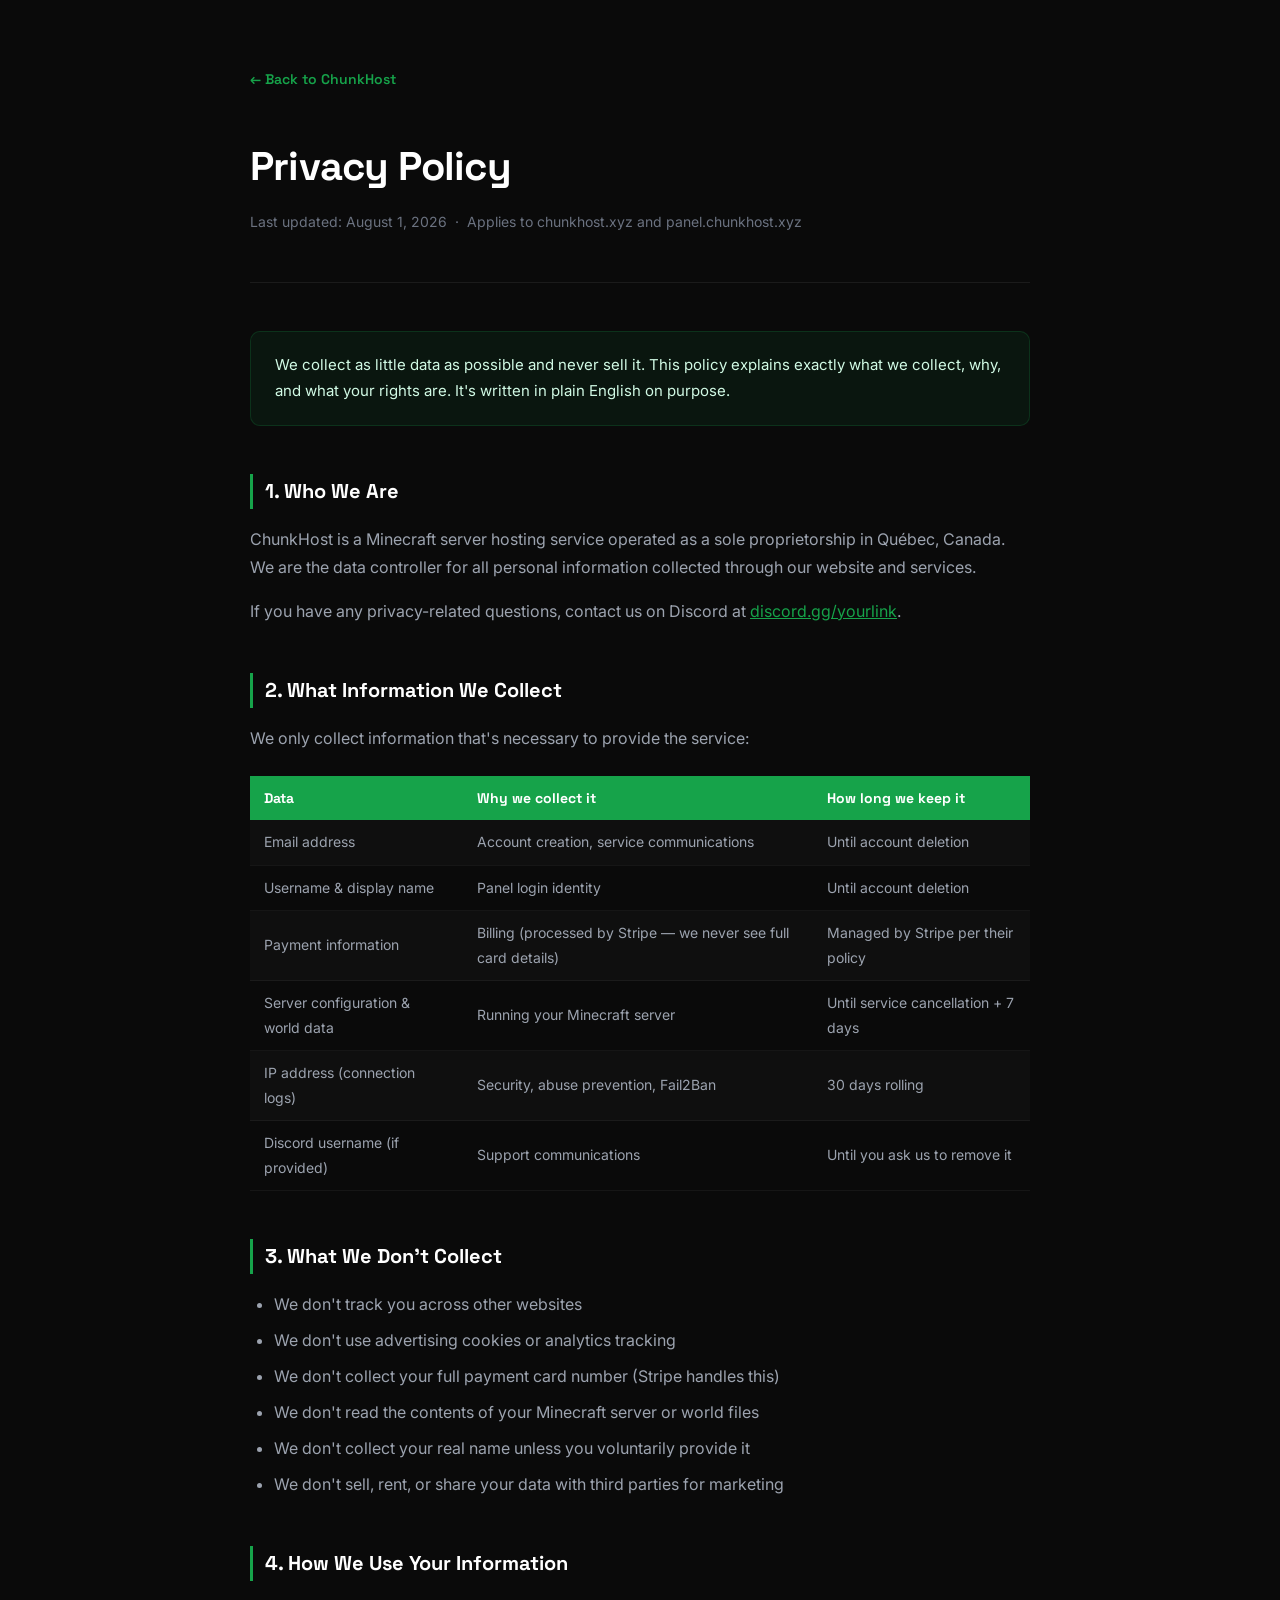
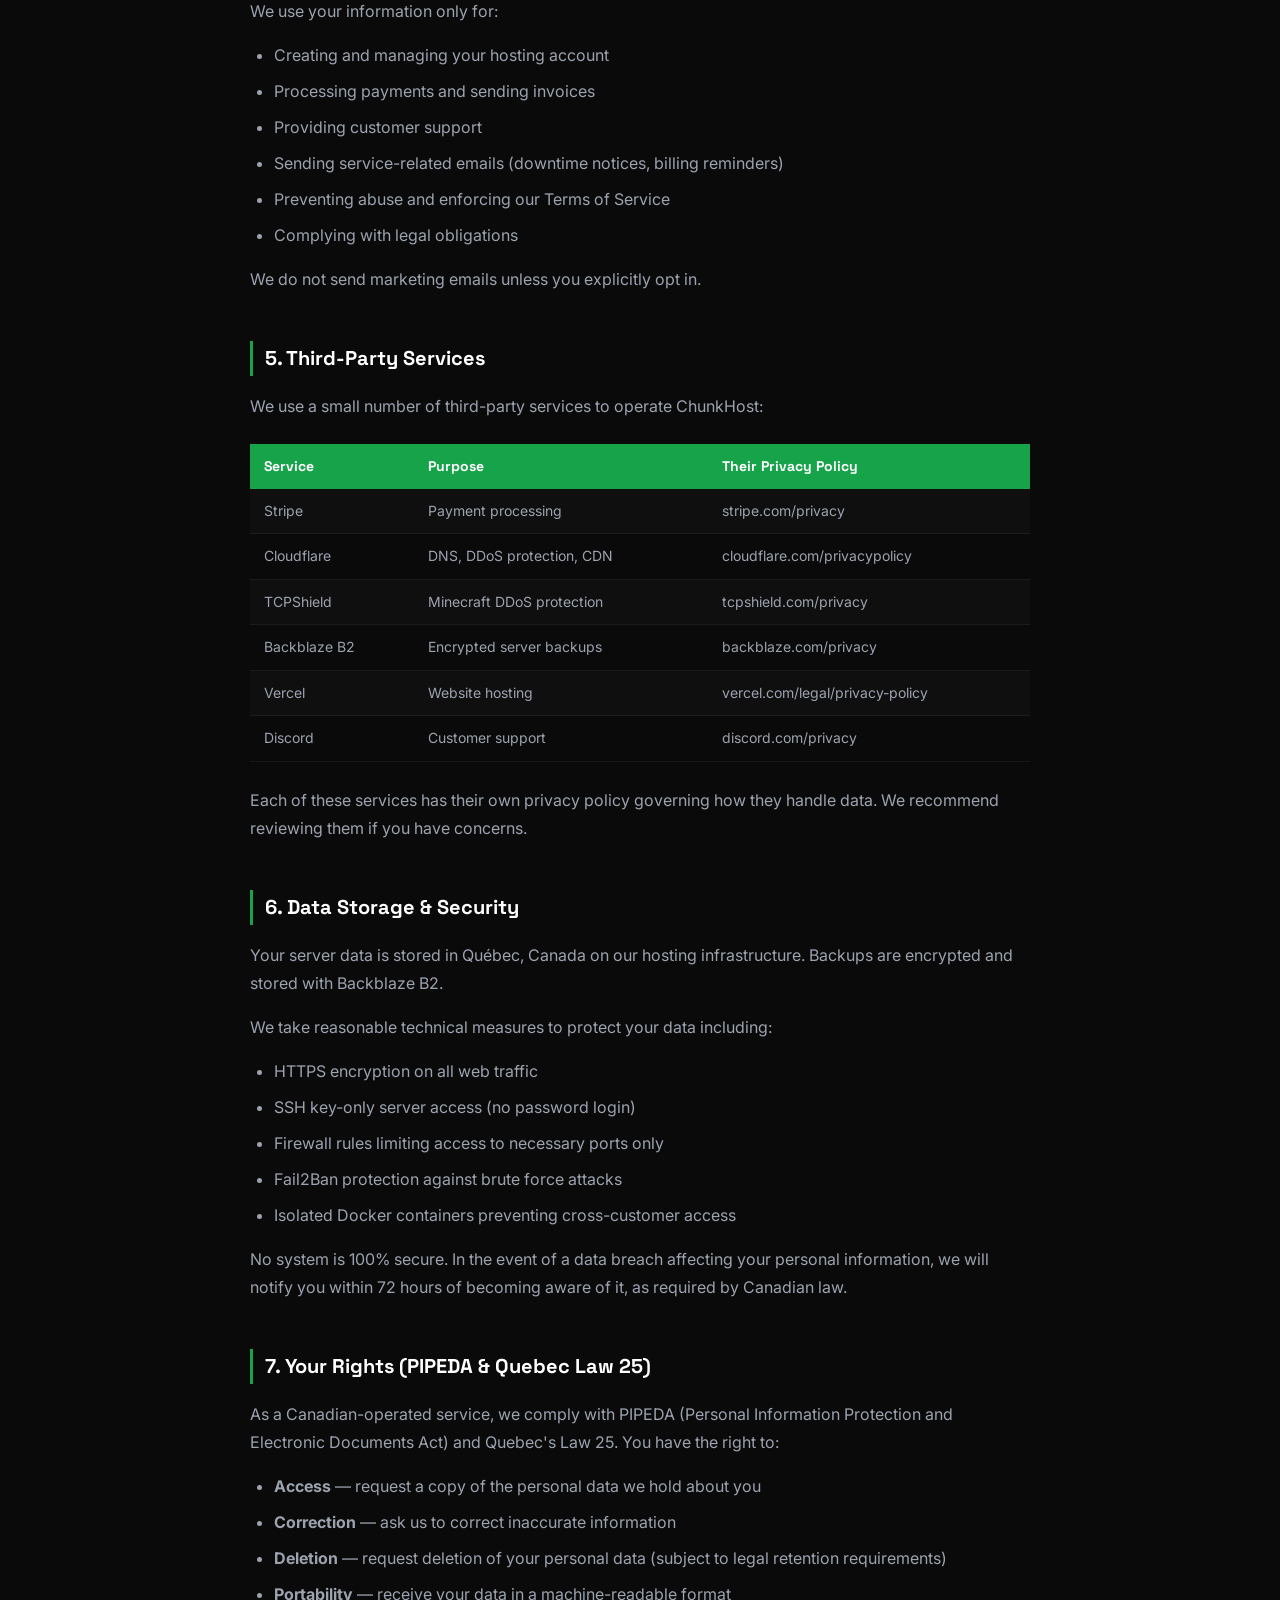
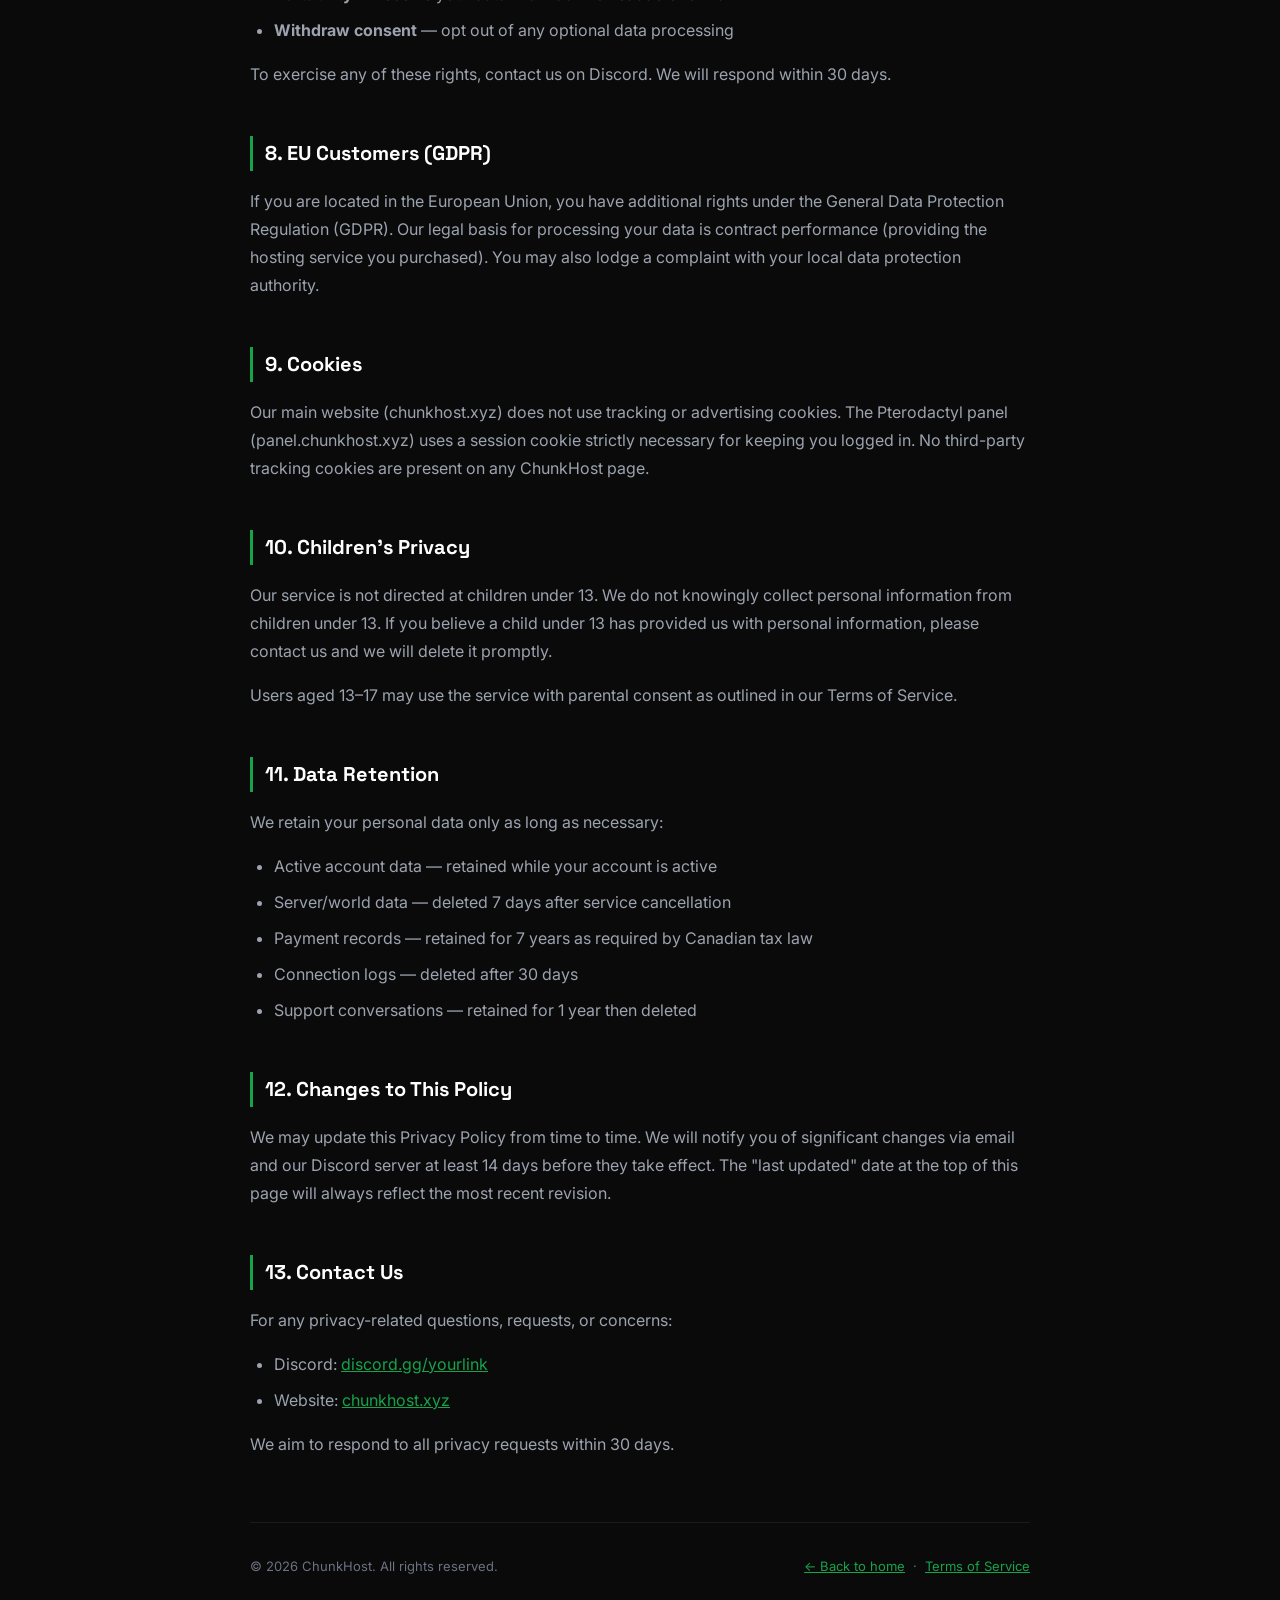
==== privacy.html @ c07adba1 "Add files via upload" ====
<!DOCTYPE html>
<html lang="en">
<head>
  <meta charset="UTF-8" />
  <meta name="viewport" content="width=device-width, initial-scale=1.0" />
  <title>Privacy Policy — ChunkHost</title>
  <link href="https://fonts.googleapis.com/css2?family=Space+Grotesk:wght@400;600;700&family=Inter:wght@400;500&display=swap" rel="stylesheet" />
  <style>
    *, *::before, *::after { box-sizing: border-box; margin: 0; padding: 0; }
    body {
      background: #0a0a0a;
      color: #e5e7eb;
      font-family: 'Inter', sans-serif;
      font-size: 16px;
      line-height: 1.75;
      padding: 0 24px;
    }
    .container {
      max-width: 780px;
      margin: 0 auto;
      padding: 64px 0 96px;
    }
    .back {
      display: inline-block;
      color: #16a34a;
      text-decoration: none;
      font-size: 14px;
      margin-bottom: 40px;
      font-family: 'Space Grotesk', sans-serif;
      font-weight: 600;
    }
    .back:hover { color: #22c55e; }
    h1 {
      font-family: 'Space Grotesk', sans-serif;
      font-size: 40px;
      font-weight: 700;
      color: #fff;
      margin-bottom: 8px;
      letter-spacing: -0.02em;
    }
    .meta {
      font-size: 14px;
      color: #6b7280;
      margin-bottom: 48px;
      padding-bottom: 48px;
      border-bottom: 1px solid rgba(255,255,255,0.07);
    }
    h2 {
      font-family: 'Space Grotesk', sans-serif;
      font-size: 20px;
      font-weight: 700;
      color: #fff;
      margin-top: 48px;
      margin-bottom: 16px;
      padding-left: 12px;
      border-left: 3px solid #16a34a;
    }
    p { color: #9ca3af; margin-bottom: 16px; }
    ul {
      color: #9ca3af;
      padding-left: 24px;
      margin-bottom: 16px;
    }
    ul li { margin-bottom: 8px; }
    a { color: #16a34a; }
    a:hover { color: #22c55e; }
    .highlight {
      background: rgba(22,163,74,0.08);
      border: 1px solid rgba(22,163,74,0.2);
      border-radius: 10px;
      padding: 20px 24px;
      margin: 32px 0;
      color: #d1fae5;
      font-size: 15px;
    }
    table {
      width: 100%;
      border-collapse: collapse;
      margin: 24px 0;
      font-size: 14px;
    }
    th {
      background: #16a34a;
      color: #fff;
      padding: 10px 14px;
      text-align: left;
      font-family: 'Space Grotesk', sans-serif;
    }
    td {
      padding: 10px 14px;
      color: #9ca3af;
      border-bottom: 1px solid rgba(255,255,255,0.05);
    }
    tr:nth-child(even) td { background: rgba(255,255,255,0.02); }
    footer {
      margin-top: 64px;
      padding-top: 32px;
      border-top: 1px solid rgba(255,255,255,0.07);
      font-size: 13px;
      color: #6b7280;
      display: flex;
      justify-content: space-between;
      flex-wrap: wrap;
      gap: 8px;
    }
  </style>
</head>
<body>
  <div class="container">
    <a href="/" class="back">← Back to ChunkHost</a>

    <h1>Privacy Policy</h1>
    <p class="meta">Last updated: August 1, 2026 &nbsp;·&nbsp; Applies to chunkhost.xyz and panel.chunkhost.xyz</p>

    <div class="highlight">
      We collect as little data as possible and never sell it. This policy explains exactly what we collect, why, and what your rights are. It's written in plain English on purpose.
    </div>

    <h2>1. Who We Are</h2>
    <p>ChunkHost is a Minecraft server hosting service operated as a sole proprietorship in Québec, Canada. We are the data controller for all personal information collected through our website and services.</p>
    <p>If you have any privacy-related questions, contact us on Discord at <a href="https://discord.gg/yourlink">discord.gg/yourlink</a>.</p>

    <h2>2. What Information We Collect</h2>
    <p>We only collect information that's necessary to provide the service:</p>

    <table>
      <tr>
        <th>Data</th>
        <th>Why we collect it</th>
        <th>How long we keep it</th>
      </tr>
      <tr>
        <td>Email address</td>
        <td>Account creation, service communications</td>
        <td>Until account deletion</td>
      </tr>
      <tr>
        <td>Username & display name</td>
        <td>Panel login identity</td>
        <td>Until account deletion</td>
      </tr>
      <tr>
        <td>Payment information</td>
        <td>Billing (processed by Stripe — we never see full card details)</td>
        <td>Managed by Stripe per their policy</td>
      </tr>
      <tr>
        <td>Server configuration & world data</td>
        <td>Running your Minecraft server</td>
        <td>Until service cancellation + 7 days</td>
      </tr>
      <tr>
        <td>IP address (connection logs)</td>
        <td>Security, abuse prevention, Fail2Ban</td>
        <td>30 days rolling</td>
      </tr>
      <tr>
        <td>Discord username (if provided)</td>
        <td>Support communications</td>
        <td>Until you ask us to remove it</td>
      </tr>
    </table>

    <h2>3. What We Don't Collect</h2>
    <ul>
      <li>We don't track you across other websites</li>
      <li>We don't use advertising cookies or analytics tracking</li>
      <li>We don't collect your full payment card number (Stripe handles this)</li>
      <li>We don't read the contents of your Minecraft server or world files</li>
      <li>We don't collect your real name unless you voluntarily provide it</li>
      <li>We don't sell, rent, or share your data with third parties for marketing</li>
    </ul>

    <h2>4. How We Use Your Information</h2>
    <p>We use your information only for:</p>
    <ul>
      <li>Creating and managing your hosting account</li>
      <li>Processing payments and sending invoices</li>
      <li>Providing customer support</li>
      <li>Sending service-related emails (downtime notices, billing reminders)</li>
      <li>Preventing abuse and enforcing our Terms of Service</li>
      <li>Complying with legal obligations</li>
    </ul>
    <p>We do not send marketing emails unless you explicitly opt in.</p>

    <h2>5. Third-Party Services</h2>
    <p>We use a small number of third-party services to operate ChunkHost:</p>

    <table>
      <tr>
        <th>Service</th>
        <th>Purpose</th>
        <th>Their Privacy Policy</th>
      </tr>
      <tr>
        <td>Stripe</td>
        <td>Payment processing</td>
        <td>stripe.com/privacy</td>
      </tr>
      <tr>
        <td>Cloudflare</td>
        <td>DNS, DDoS protection, CDN</td>
        <td>cloudflare.com/privacypolicy</td>
      </tr>
      <tr>
        <td>TCPShield</td>
        <td>Minecraft DDoS protection</td>
        <td>tcpshield.com/privacy</td>
      </tr>
      <tr>
        <td>Backblaze B2</td>
        <td>Encrypted server backups</td>
        <td>backblaze.com/privacy</td>
      </tr>
      <tr>
        <td>Vercel</td>
        <td>Website hosting</td>
        <td>vercel.com/legal/privacy-policy</td>
      </tr>
      <tr>
        <td>Discord</td>
        <td>Customer support</td>
        <td>discord.com/privacy</td>
      </tr>
    </table>

    <p>Each of these services has their own privacy policy governing how they handle data. We recommend reviewing them if you have concerns.</p>

    <h2>6. Data Storage & Security</h2>
    <p>Your server data is stored in Québec, Canada on our hosting infrastructure. Backups are encrypted and stored with Backblaze B2.</p>
    <p>We take reasonable technical measures to protect your data including:</p>
    <ul>
      <li>HTTPS encryption on all web traffic</li>
      <li>SSH key-only server access (no password login)</li>
      <li>Firewall rules limiting access to necessary ports only</li>
      <li>Fail2Ban protection against brute force attacks</li>
      <li>Isolated Docker containers preventing cross-customer access</li>
    </ul>
    <p>No system is 100% secure. In the event of a data breach affecting your personal information, we will notify you within 72 hours of becoming aware of it, as required by Canadian law.</p>

    <h2>7. Your Rights (PIPEDA & Quebec Law 25)</h2>
    <p>As a Canadian-operated service, we comply with PIPEDA (Personal Information Protection and Electronic Documents Act) and Quebec's Law 25. You have the right to:</p>
    <ul>
      <li><strong>Access</strong> — request a copy of the personal data we hold about you</li>
      <li><strong>Correction</strong> — ask us to correct inaccurate information</li>
      <li><strong>Deletion</strong> — request deletion of your personal data (subject to legal retention requirements)</li>
      <li><strong>Portability</strong> — receive your data in a machine-readable format</li>
      <li><strong>Withdraw consent</strong> — opt out of any optional data processing</li>
    </ul>
    <p>To exercise any of these rights, contact us on Discord. We will respond within 30 days.</p>

    <h2>8. EU Customers (GDPR)</h2>
    <p>If you are located in the European Union, you have additional rights under the General Data Protection Regulation (GDPR). Our legal basis for processing your data is contract performance (providing the hosting service you purchased). You may also lodge a complaint with your local data protection authority.</p>

    <h2>9. Cookies</h2>
    <p>Our main website (chunkhost.xyz) does not use tracking or advertising cookies. The Pterodactyl panel (panel.chunkhost.xyz) uses a session cookie strictly necessary for keeping you logged in. No third-party tracking cookies are present on any ChunkHost page.</p>

    <h2>10. Children's Privacy</h2>
    <p>Our service is not directed at children under 13. We do not knowingly collect personal information from children under 13. If you believe a child under 13 has provided us with personal information, please contact us and we will delete it promptly.</p>
    <p>Users aged 13–17 may use the service with parental consent as outlined in our Terms of Service.</p>

    <h2>11. Data Retention</h2>
    <p>We retain your personal data only as long as necessary:</p>
    <ul>
      <li>Active account data — retained while your account is active</li>
      <li>Server/world data — deleted 7 days after service cancellation</li>
      <li>Payment records — retained for 7 years as required by Canadian tax law</li>
      <li>Connection logs — deleted after 30 days</li>
      <li>Support conversations — retained for 1 year then deleted</li>
    </ul>

    <h2>12. Changes to This Policy</h2>
    <p>We may update this Privacy Policy from time to time. We will notify you of significant changes via email and our Discord server at least 14 days before they take effect. The "last updated" date at the top of this page will always reflect the most recent revision.</p>

    <h2>13. Contact Us</h2>
    <p>For any privacy-related questions, requests, or concerns:</p>
    <ul>
      <li>Discord: <a href="https://discord.gg/yourlink">discord.gg/yourlink</a></li>
      <li>Website: <a href="https://chunkhost.xyz">chunkhost.xyz</a></li>
    </ul>
    <p>We aim to respond to all privacy requests within 30 days.</p>

    <footer>
      <span>© 2026 ChunkHost. All rights reserved.</span>
      <span><a href="/">← Back to home</a> &nbsp;·&nbsp; <a href="/tos.html">Terms of Service</a></span>
    </footer>
  </div>
</body>
</html>
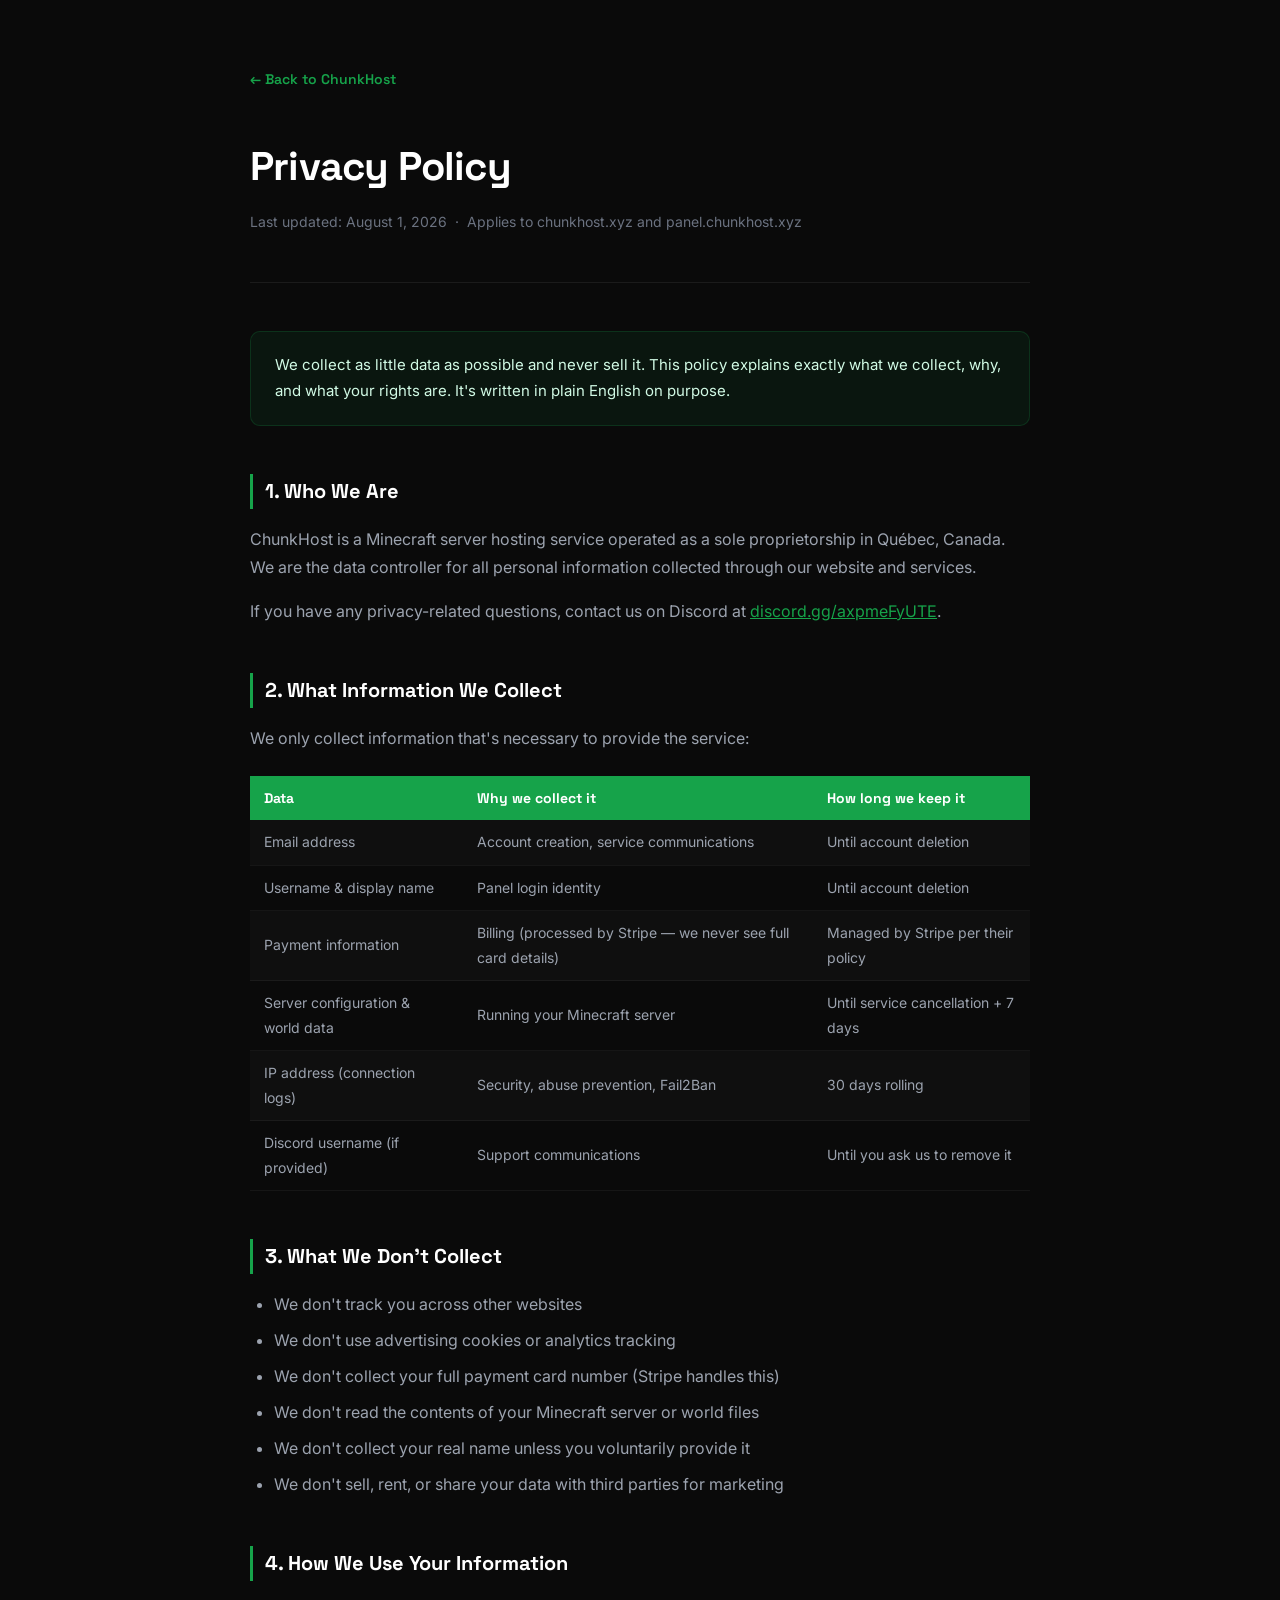
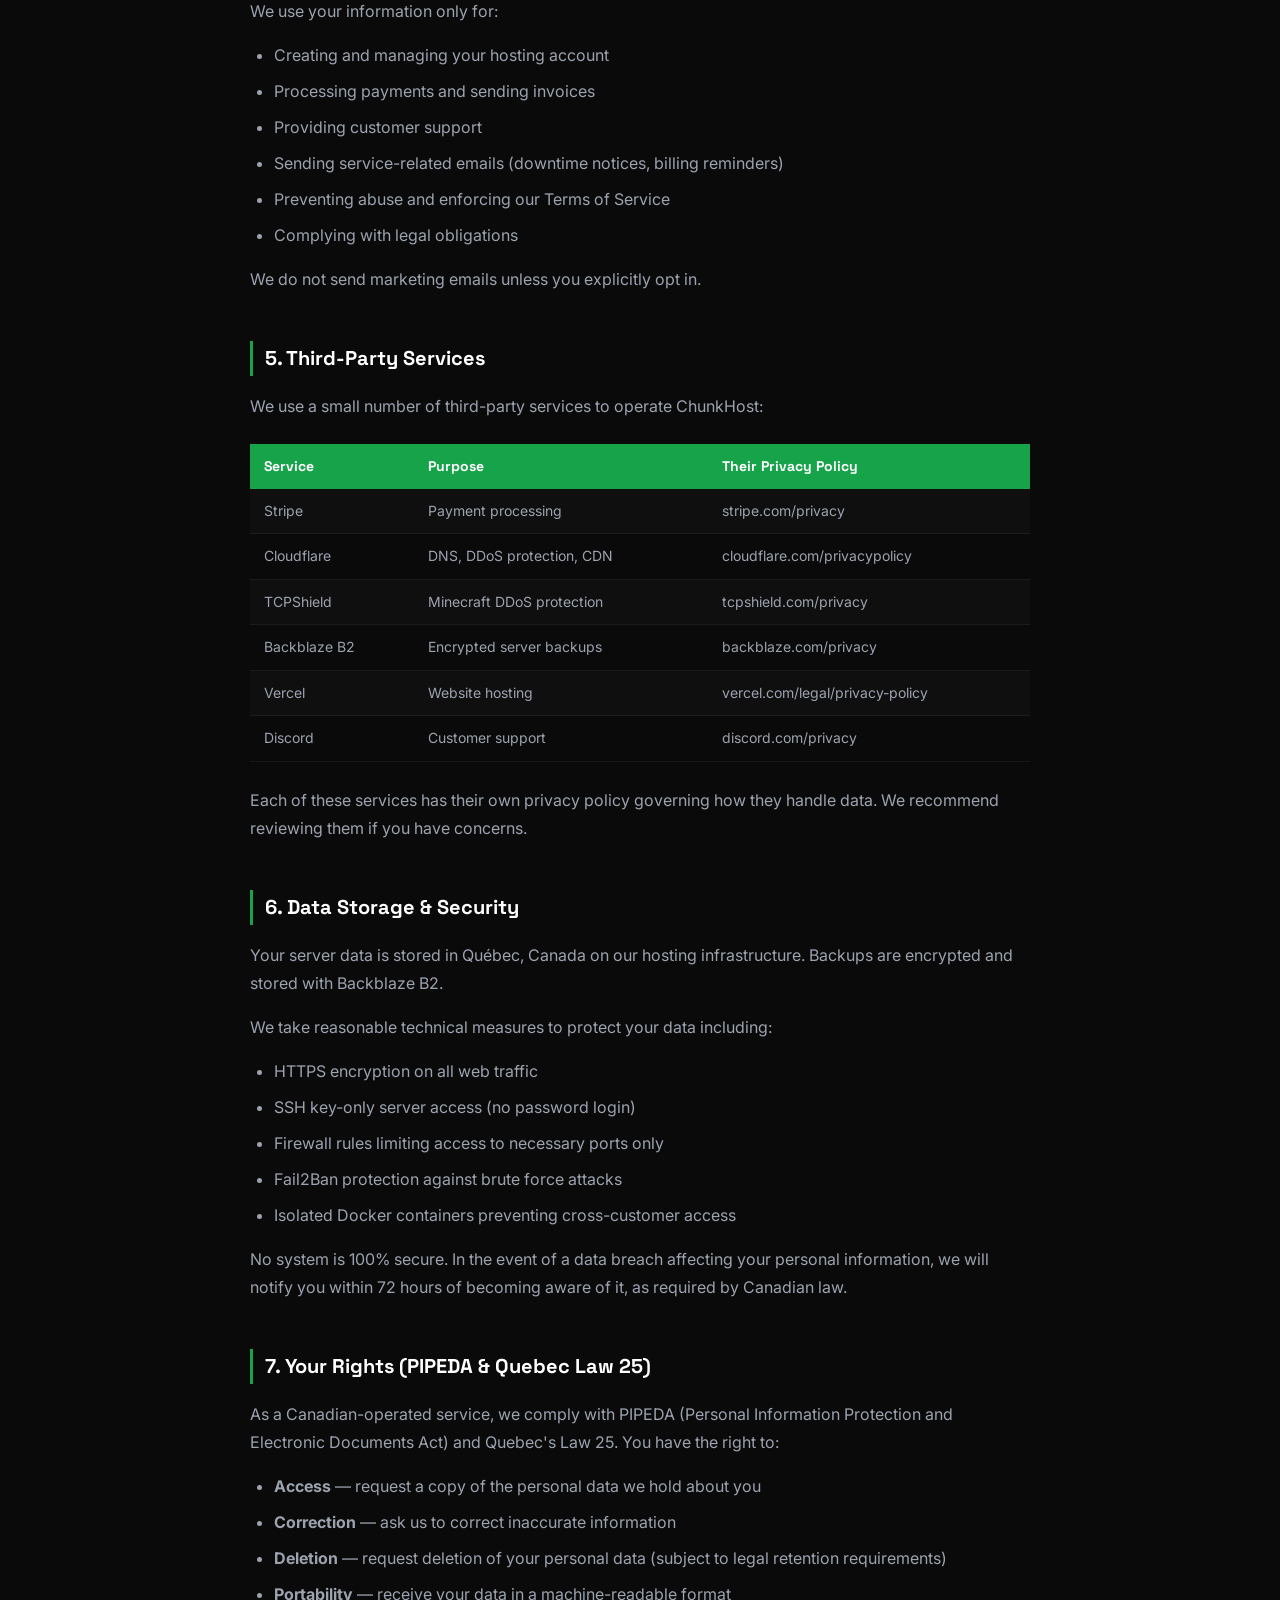
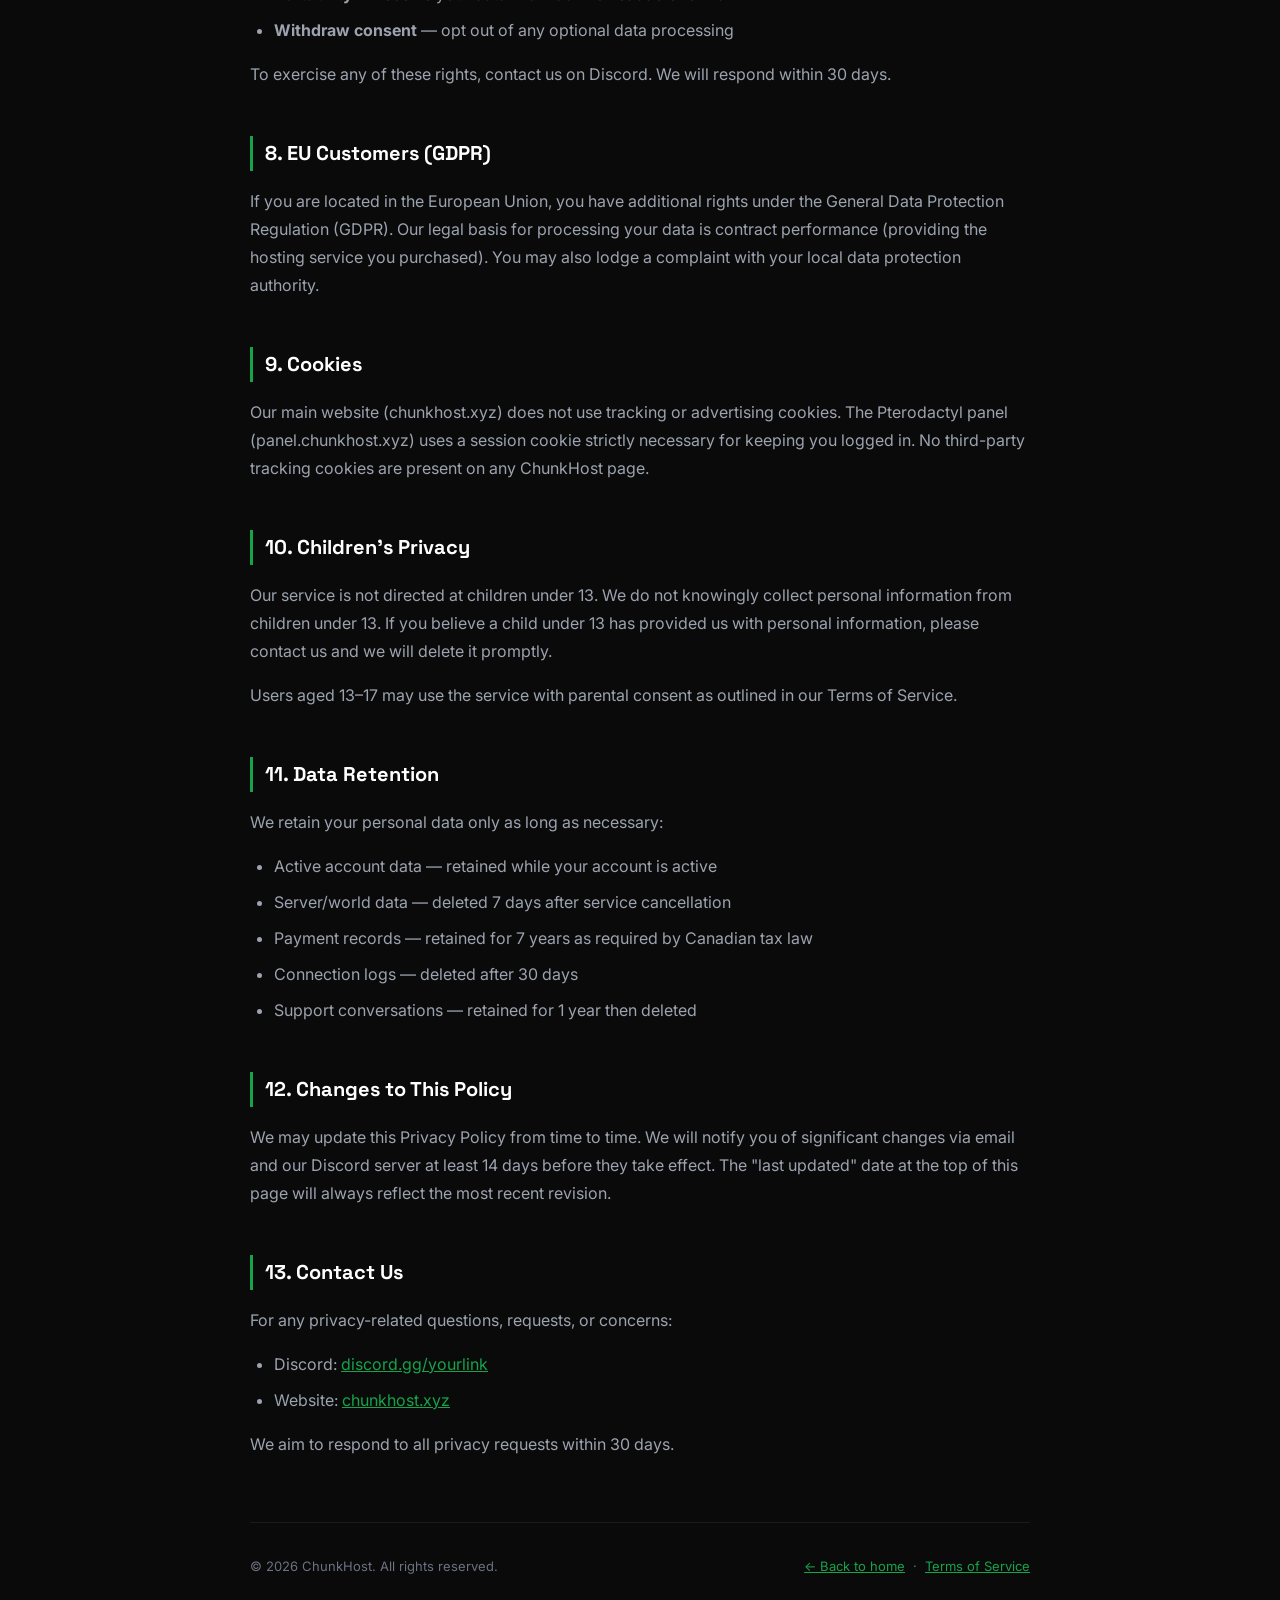
==== commit da2b4094: "Update privacy.html" ====
--- a/privacy.html
+++ b/privacy.html
@@ -118,7 +118,7 @@
 
     <h2>1. Who We Are</h2>
     <p>ChunkHost is a Minecraft server hosting service operated as a sole proprietorship in Québec, Canada. We are the data controller for all personal information collected through our website and services.</p>
-    <p>If you have any privacy-related questions, contact us on Discord at <a href="https://discord.gg/yourlink">discord.gg/yourlink</a>.</p>
+    <p>If you have any privacy-related questions, contact us on Discord at <a href="https://discord.gg/axpmeFyUTE">discord.gg/axpmeFyUTE</a>.</p>
 
     <h2>2. What Information We Collect</h2>
     <p>We only collect information that's necessary to provide the service:</p>
